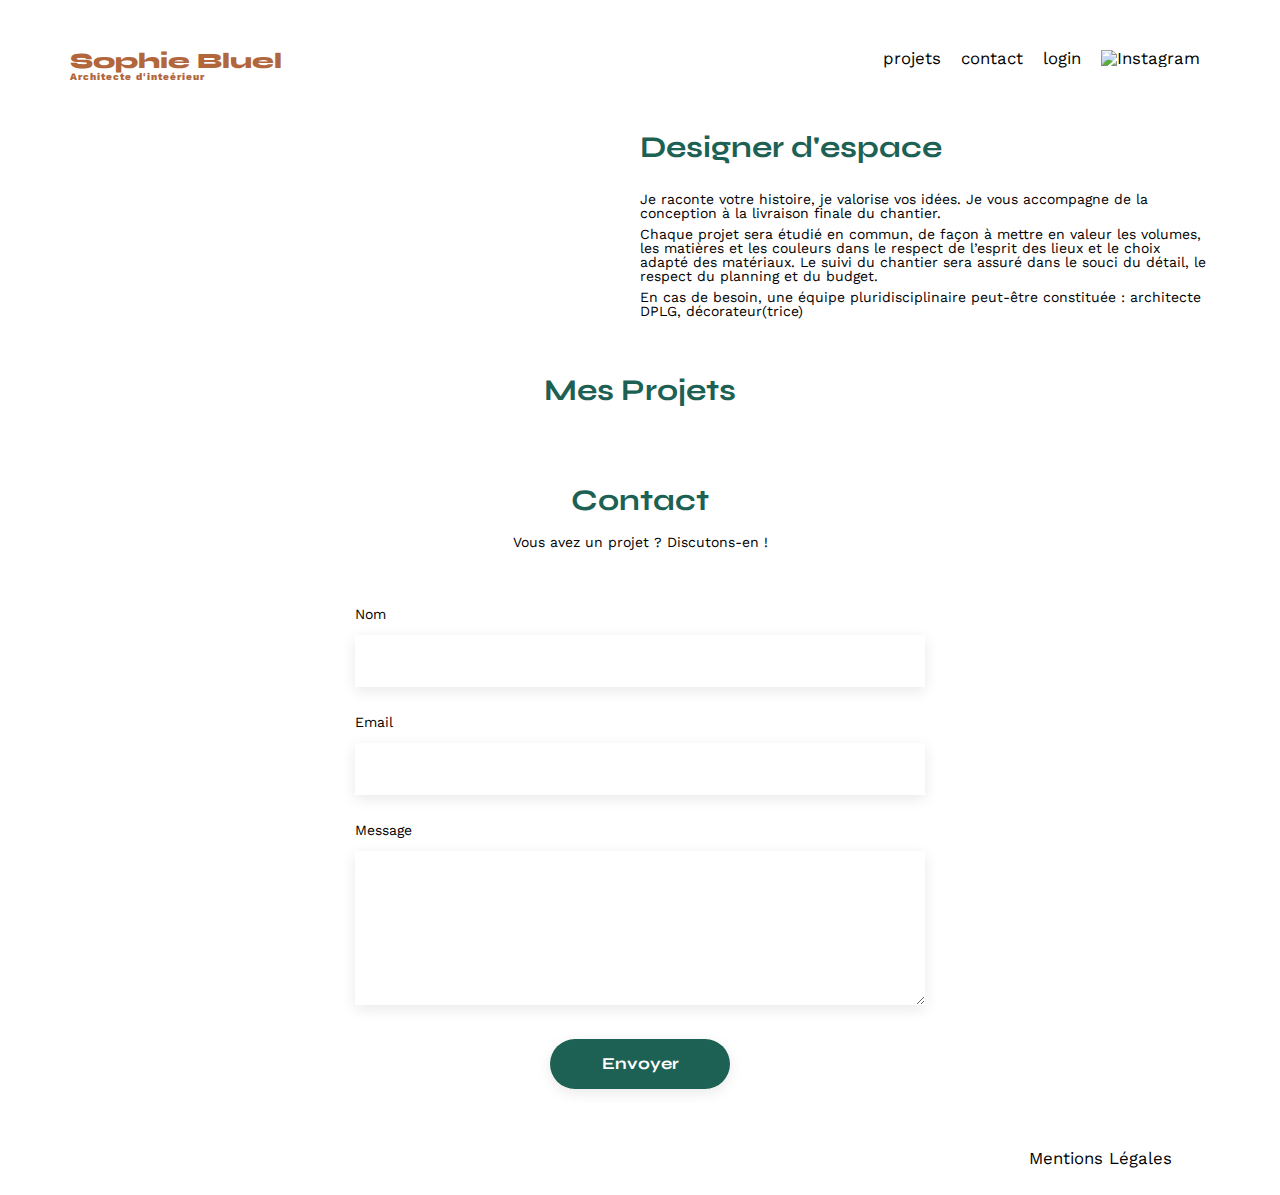
==== FrontEnd/index.html @ 67635fc3 "Récupération des travaux depuis le back-end contenu dynamique du site" ====
<!DOCTYPE html>
<html lang="fr">
  <head>
    <meta charset="UTF-8" />
    <title>Sophie Bluel - Architecte d'intérieur</title>
    <meta name="viewport" content="width=device-width, initial-scale=1.0" />
    <link rel="preconnect" href="https://fonts.googleapis.com" />
    <link rel="preconnect" href="https://fonts.gstatic.com" crossorigin />
    <link
      href="https://fonts.googleapis.com/css2?family=Syne:wght@700;800&family=Work+Sans&display=swap"
      rel="stylesheet"
    />
    <meta name="description" content="" />
    <link rel="stylesheet" href="./assets/style.css" />
  </head>
  <body>
    <header>
      <h1>Sophie Bluel <span>Architecte d'inteérieur</span></h1>
      <nav>
        <ul>
          <li>projets</li>
          <li>contact</li>
          <li>login</li>
          <li><img src="./assets/icons/instagram.png" alt="Instagram" /></li>
        </ul>
      </nav>
    </header>
    <main>
      <section id="introduction">
        <figure>
          <img src="./assets/images/sophie-bluel.png" alt="" />
        </figure>
        <article>
          <h2>Designer d'espace</h2>
          <p>
            Je raconte votre histoire, je valorise vos idées. Je vous accompagne
            de la conception à la livraison finale du chantier.
          </p>
          <p>
            Chaque projet sera étudié en commun, de façon à mettre en valeur les
            volumes, les matières et les couleurs dans le respect de l’esprit
            des lieux et le choix adapté des matériaux. Le suivi du chantier
            sera assuré dans le souci du détail, le respect du planning et du
            budget.
          </p>
          <p>
            En cas de besoin, une équipe pluridisciplinaire peut-être constituée
            : architecte DPLG, décorateur(trice)
          </p>
        </article>
      </section>
      <section id="portfolio">
        <h2>Mes Projets</h2>
        <div class="gallery">
          <!-- <figure>
				<img src="assets/images/abajour-tahina.png" alt="Abajour Tahina">
				<figcaption>Abajour Tahina</figcaption>
			</figure>
			<figure>
				<img src="assets/images/appartement-paris-v.png" alt="Appartement Paris V">
				<figcaption>Appartement Paris V</figcaption>
			</figure>
			<figure>
				<img src="assets/images/restaurant-sushisen-londres.png" alt="Restaurant Sushisen - Londres">
				<figcaption>Restaurant Sushisen - Londres</figcaption>
			</figure>
			<figure>
				<img src="assets/images/la-balisiere.png" alt="Villa “La Balisiere” - Port Louis">
				<figcaption>Villa “La Balisiere” - Port Louis</figcaption>
			</figure>
			<figure>
				<img src="assets/images/structures-thermopolis.png" alt="Structures Thermopolis">
				<figcaption>Structures Thermopolis</figcaption>
			</figure>
			<figure>
				<img src="assets/images/appartement-paris-x.png" alt="Appartement Paris X">
				<figcaption>Appartement Paris X</figcaption>
			</figure>
			<figure>
				<img src="assets/images/le-coteau-cassis.png" alt="Pavillon “Le coteau” - Cassis">
				<figcaption>Pavillon “Le coteau” - Cassis</figcaption>
			</figure>
			<figure>
				<img src="assets/images/villa-ferneze.png" alt="Villa Ferneze - Isola d’Elba">
				<figcaption>Villa Ferneze - Isola d’Elba</figcaption>
			</figure>
			<figure>
				<img src="assets/images/appartement-paris-xviii.png" alt="Appartement Paris XVIII">
				<figcaption>Appartement Paris XVIII</figcaption>
			</figure>
			<figure>
				<img src="assets/images/bar-lullaby-paris.png" alt="Bar “Lullaby” - Paris">
				<figcaption>Bar “Lullaby” - Paris</figcaption>
			</figure>
			<figure>
				<img src="assets/images/hotel-first-arte-new-delhi.png" alt="Hotel First Arte - New Delhi">
				<figcaption>Hotel First Arte - New Delhi</figcaption>
			</figure> -->
        </div>
      </section>
      <section id="contact">
        <h2>Contact</h2>
        <p>Vous avez un projet ? Discutons-en !</p>
        <form action="#" method="post">
          <label for="name">Nom</label>
          <input type="text" name="name" id="name" />
          <label for="email">Email</label>
          <input type="email" name="email" id="email" />
          <label for="message">Message</label>
          <textarea name="message" id="message" cols="30" rows="10"></textarea>
          <input type="submit" value="Envoyer" />
        </form>
      </section>
    </main>

    <footer>
      <nav>
        <ul>
          <li>Mentions Légales</li>
        </ul>
      </nav>
    </footer>
    <script type="module" src="api.js"></script>
  </body>
</html>
---- FrontEnd/assets/style.css ----
/* http://meyerweb.com/eric/tools/css/reset/
   v2.0 | 20110126
   License: none (public domain)
*/

html,
body,
div,
span,
applet,
object,
iframe,
h1,
h2,
h3,
h4,
h5,
h6,
p,
blockquote,
pre,
a,
abbr,
acronym,
address,
big,
cite,
code,
del,
dfn,
em,
img,
ins,
kbd,
q,
s,
samp,
small,
strike,
strong,
sub,
sup,
tt,
var,
b,
u,
i,
center,
dl,
dt,
dd,
ol,
ul,
li,
fieldset,
form,
label,
legend,
table,
caption,
tbody,
tfoot,
thead,
tr,
th,
td,
article,
aside,
canvas,
details,
embed,
figure,
figcaption,
footer,
header,
hgroup,
menu,
nav,
output,
ruby,
section,
summary,
time,
mark,
audio,
video {
  margin: 0;
  padding: 0;
  border: 0;
  font-size: 100%;
  font: inherit;
  vertical-align: baseline;
}
/* HTML5 display-role reset for older browsers */
article,
aside,
details,
figcaption,
figure,
footer,
header,
hgroup,
menu,
nav,
section {
  display: block;
}
body {
  line-height: 1;
}
ol,
ul {
  list-style: none;
}
blockquote,
q {
  quotes: none;
}
blockquote:before,
blockquote:after,
q:before,
q:after {
  content: "";
  content: none;
}
table {
  border-collapse: collapse;
  border-spacing: 0;
}
/** end reset css**/
body {
  max-width: 1140px;
  margin: auto;
  font-family: "Work Sans";
  font-size: 14px;
}
header {
  display: flex;
  justify-content: space-between;
  margin: 50px 0;
}
section {
  margin: 50px 0;
}

h1 {
  display: flex;
  flex-direction: column;
  font-family: "Syne";
  font-size: 22px;
  font-weight: 800;
  color: #b1663c;
}

h1 > span {
  font-family: "Work Sans";
  font-size: 10px;
  letter-spacing: 0.1em;
}

h2 {
  font-family: "Syne";
  font-weight: 700;
  font-size: 30px;
  color: #1d6154;
}
nav ul {
  display: flex;
  align-items: center;
  list-style-type: none;
}
nav li {
  padding: 0 10px;
  font-size: 1.2em;
}

li:hover {
  color: #b1663c;
}
#introduction {
  display: flex;
  align-items: center;
}
#introduction figure {
  flex: 1;
}
#introduction img {
  display: block;
  margin: auto;
  width: 80%;
}

#introduction article {
  flex: 1;
}
#introduction h2 {
  margin-bottom: 1em;
}

#introduction p {
  margin-bottom: 0.5em;
}
#portfolio h2 {
  text-align: center;
  margin-bottom: 1em;
}
.gallery {
  width: calc(100% - 120px);
  display: grid;
  grid-template-columns: 1fr 1fr 1fr;
  grid-column-gap: 20px;
  grid-row-gap: 20px;
  margin: 0 auto;
}

.gallery img {
  width: 100%;
}
#contact {
  width: 50%;
  margin: auto;
}
#contact > * {
  text-align: center;
}
#contact h2 {
  margin-bottom: 20px;
}
#contact form {
  text-align: left;
  margin-top: 30px;
  display: flex;
  flex-direction: column;
}

#contact input {
  height: 50px;
  font-size: 1.2em;
  border: none;
  box-shadow: 0px 4px 14px rgba(0, 0, 0, 0.09);
}
#contact label {
  margin: 2em 0 1em 0;
}
#contact textarea {
  border: none;
  box-shadow: 0px 4px 14px rgba(0, 0, 0, 0.09);
}

input[type="submit"] {
  font-family: "Syne";
  font-weight: 700;
  color: white;
  background-color: #1d6154;
  margin: 2em auto;
  width: 180px;
  text-align: center;
  border-radius: 60px;
}

footer nav ul {
  display: flex;
  justify-content: flex-end;
  margin: 2em;
}
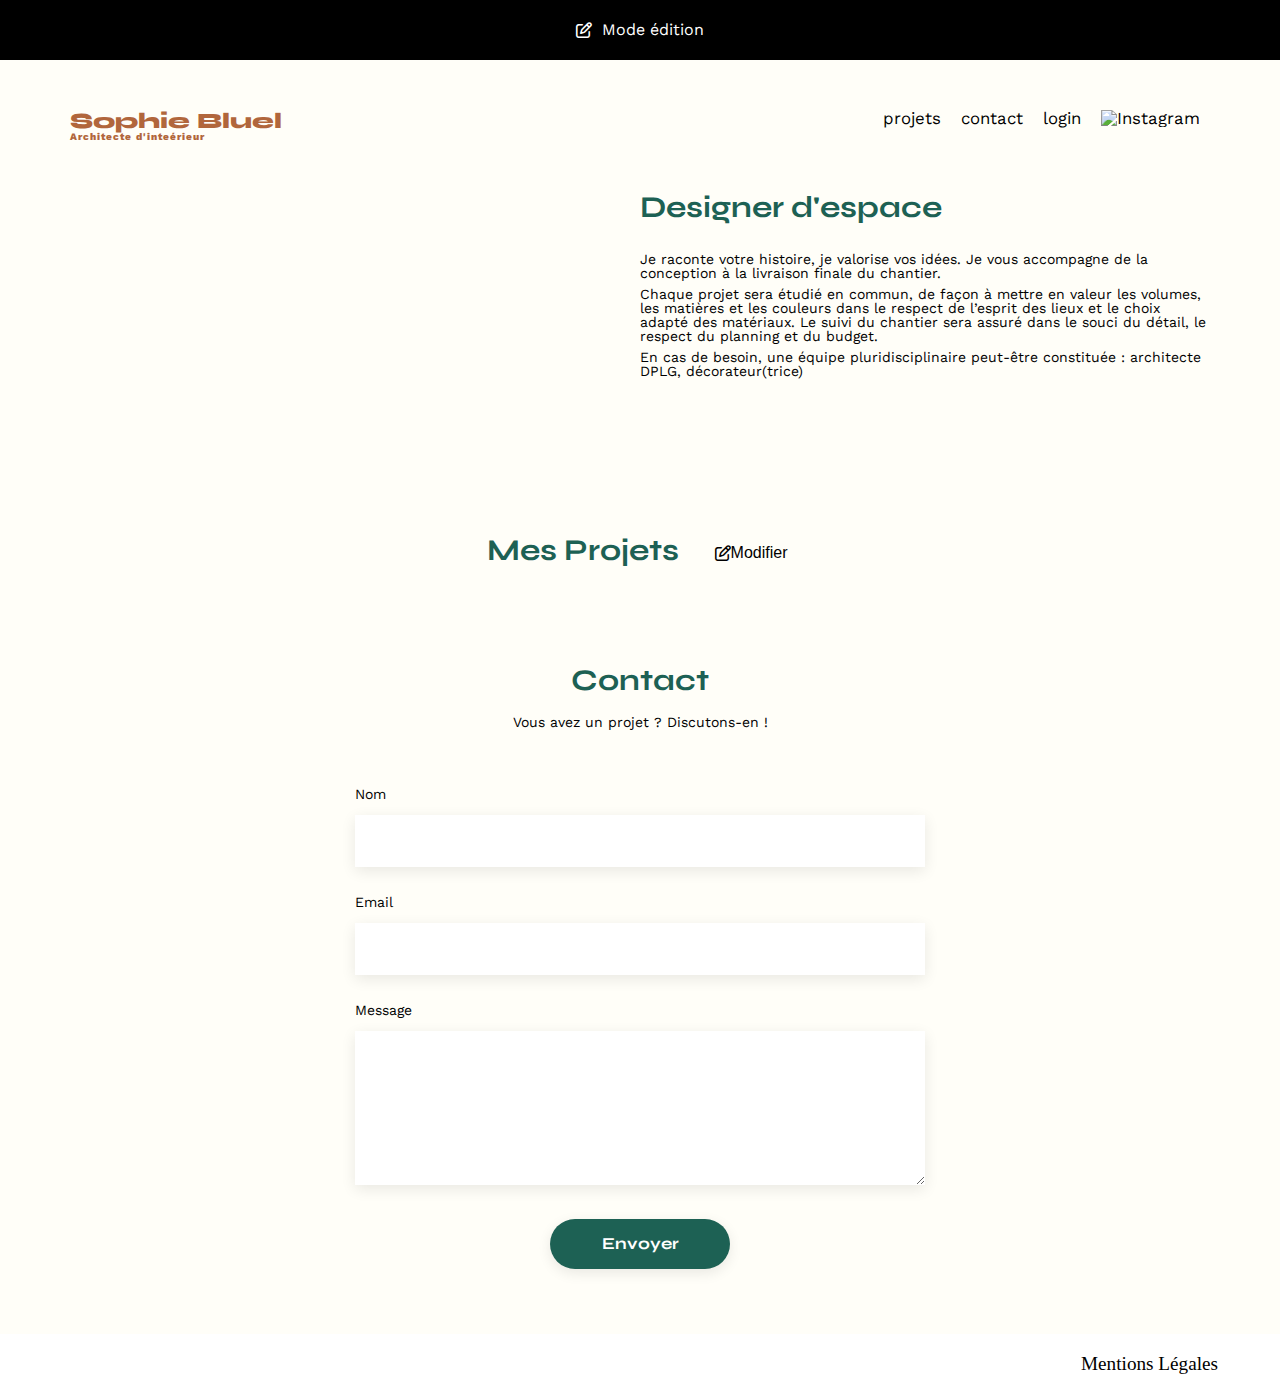
==== commit ab0e956d: "Ajout de la fenêtre modale,La modale doit pouvoir se déclencher au clic sur le bouton Modifier, et s" ====
--- a/FrontEnd/index.html
+++ b/FrontEnd/index.html
@@ -10,109 +10,92 @@
       href="https://fonts.googleapis.com/css2?family=Syne:wght@700;800&family=Work+Sans&display=swap"
       rel="stylesheet"
     />
+    <link
+      rel="stylesheet"
+      href="https://cdnjs.cloudflare.com/ajax/libs/font-awesome/6.0.0-beta3/css/all.min.css"
+    />
     <meta name="description" content="" />
     <link rel="stylesheet" href="./assets/style.css" />
   </head>
   <body>
-    <header>
-      <h1>Sophie Bluel <span>Architecte d'inteérieur</span></h1>
-      <nav>
+    <!-- Barre Noir -->
+    <div id="options-bar">
+      <nav id="site-options">
         <ul>
-          <li>projets</li>
-          <li>contact</li>
-          <li>login</li>
-          <li><img src="./assets/icons/instagram.png" alt="Instagram" /></li>
+          <li>
+            <button id="edit-mode-button">
+              <i class="fa-regular fa-pen-to-square" style="color: #ffffff"></i
+              >Mode édition
+            </button>
+          </li>
         </ul>
       </nav>
-    </header>
-    <main>
-      <section id="introduction">
-        <figure>
-          <img src="./assets/images/sophie-bluel.png" alt="" />
-        </figure>
-        <article>
-          <h2>Designer d'espace</h2>
-          <p>
-            Je raconte votre histoire, je valorise vos idées. Je vous accompagne
-            de la conception à la livraison finale du chantier.
-          </p>
-          <p>
-            Chaque projet sera étudié en commun, de façon à mettre en valeur les
-            volumes, les matières et les couleurs dans le respect de l’esprit
-            des lieux et le choix adapté des matériaux. Le suivi du chantier
-            sera assuré dans le souci du détail, le respect du planning et du
-            budget.
-          </p>
-          <p>
-            En cas de besoin, une équipe pluridisciplinaire peut-être constituée
-            : architecte DPLG, décorateur(trice)
-          </p>
-        </article>
-      </section>
-      <section id="portfolio">
-        <h2>Mes Projets</h2>
-        <div class="gallery">
-          <!-- <figure>
-				<img src="assets/images/abajour-tahina.png" alt="Abajour Tahina">
-				<figcaption>Abajour Tahina</figcaption>
-			</figure>
-			<figure>
-				<img src="assets/images/appartement-paris-v.png" alt="Appartement Paris V">
-				<figcaption>Appartement Paris V</figcaption>
-			</figure>
-			<figure>
-				<img src="assets/images/restaurant-sushisen-londres.png" alt="Restaurant Sushisen - Londres">
-				<figcaption>Restaurant Sushisen - Londres</figcaption>
-			</figure>
-			<figure>
-				<img src="assets/images/la-balisiere.png" alt="Villa “La Balisiere” - Port Louis">
-				<figcaption>Villa “La Balisiere” - Port Louis</figcaption>
-			</figure>
-			<figure>
-				<img src="assets/images/structures-thermopolis.png" alt="Structures Thermopolis">
-				<figcaption>Structures Thermopolis</figcaption>
-			</figure>
-			<figure>
-				<img src="assets/images/appartement-paris-x.png" alt="Appartement Paris X">
-				<figcaption>Appartement Paris X</figcaption>
-			</figure>
-			<figure>
-				<img src="assets/images/le-coteau-cassis.png" alt="Pavillon “Le coteau” - Cassis">
-				<figcaption>Pavillon “Le coteau” - Cassis</figcaption>
-			</figure>
-			<figure>
-				<img src="assets/images/villa-ferneze.png" alt="Villa Ferneze - Isola d’Elba">
-				<figcaption>Villa Ferneze - Isola d’Elba</figcaption>
-			</figure>
-			<figure>
-				<img src="assets/images/appartement-paris-xviii.png" alt="Appartement Paris XVIII">
-				<figcaption>Appartement Paris XVIII</figcaption>
-			</figure>
-			<figure>
-				<img src="assets/images/bar-lullaby-paris.png" alt="Bar “Lullaby” - Paris">
-				<figcaption>Bar “Lullaby” - Paris</figcaption>
-			</figure>
-			<figure>
-				<img src="assets/images/hotel-first-arte-new-delhi.png" alt="Hotel First Arte - New Delhi">
-				<figcaption>Hotel First Arte - New Delhi</figcaption>
-			</figure> -->
-        </div>
-      </section>
-      <section id="contact">
-        <h2>Contact</h2>
-        <p>Vous avez un projet ? Discutons-en !</p>
-        <form action="#" method="post">
-          <label for="name">Nom</label>
-          <input type="text" name="name" id="name" />
-          <label for="email">Email</label>
-          <input type="email" name="email" id="email" />
-          <label for="message">Message</label>
-          <textarea name="message" id="message" cols="30" rows="10"></textarea>
-          <input type="submit" value="Envoyer" />
-        </form>
-      </section>
-    </main>
-
+    </div>
+    <div class="body">
+      <header>
+        <h1>Sophie Bluel <span>Architecte d'inteérieur</span></h1>
+        <nav>
+          <ul>
+            <li>projets</li>
+            <li>contact</li>
+            <li id="login-link">login</li>
+            <li><img src="./assets/icons/instagram.png" alt="Instagram" /></li>
+          </ul>
+        </nav>
+      </header>
+      <main>
+        <section id="introduction">
+          <figure>
+            <img src="./assets/images/sophie-bluel.png" alt="" />
+          </figure>
+          <article>
+            <h2>Designer d'espace</h2>
+            <p>
+              Je raconte votre histoire, je valorise vos idées. Je vous
+              accompagne de la conception à la livraison finale du chantier.
+            </p>
+            <p>
+              Chaque projet sera étudié en commun, de façon à mettre en valeur
+              les volumes, les matières et les couleurs dans le respect de
+              l’esprit des lieux et le choix adapté des matériaux. Le suivi du
+              chantier sera assuré dans le souci du détail, le respect du
+              planning et du budget.
+            </p>
+            <p>
+              En cas de besoin, une équipe pluridisciplinaire peut-être
+              constituée : architecte DPLG, décorateur(trice)
+            </p>
+          </article>
+        </section>
+        <section id="portfolio">
+          <div class="title-container">
+            <h2>Mes Projets</h2>
+            <button class="modify-button">
+              <i class="far fa-pen-to-square"></i>Modifier
+            </button>
+          </div>
+          <div class="gallery"></div>
+        </section>
+        <section id="contact">
+          <h2>Contact</h2>
+          <p>Vous avez un projet ? Discutons-en !</p>
+          <form action="#" method="post">
+            <label for="name">Nom</label>
+            <input type="text" name="name" id="name" />
+            <label for="email">Email</label>
+            <input type="email" name="email" id="email" />
+            <label for="message">Message</label>
+            <textarea
+              name="message"
+              id="message"
+              cols="30"
+              rows="10"
+            ></textarea>
+            <input type="submit" value="Envoyer" />
+          </form>
+        </section>
+      </main>
+    </div>
     <footer>
       <nav>
         <ul>
@@ -121,5 +104,19 @@
       </nav>
     </footer>
     <script type="module" src="api.js"></script>
+    <script type="module" src="index.js"></script>
+    <!-- Modal -->
+    <div id="myModal" class="modal">
+      <div class="modal-content">
+        <span class="close">&times;</span>
+        <h2>Galerie photo</h2>
+        <div class="gallery-container">
+          <!-- Affichage des miniatures des photos ici -->
+        </div>
+        <div class="photo-add">
+          <input type="submit" value="Ajouter une photo" id="addPhotoButton" />
+        </div>
+      </div>
+    </div>
   </body>
 </html>
--- a/FrontEnd/assets/style.css
+++ b/FrontEnd/assets/style.css
@@ -128,11 +128,15 @@
   border-spacing: 0;
 }
 /** end reset css**/
-body {
+.body {
   max-width: 1140px;
   margin: auto;
   font-family: "Work Sans";
   font-size: 14px;
+  min-height: calc(100vh - 60px);
+}
+body {
+  background-color: #fffef8;
 }
 header {
   display: flex;
@@ -257,9 +261,186 @@
   text-align: center;
   border-radius: 60px;
 }
-
 footer nav ul {
   display: flex;
   justify-content: flex-end;
   margin: 2em;
-}
+  padding: 20px;
+}
+footer {
+  height: 60px;
+  background-color: #ffffff;
+}
+/*** Style pour les boutons de filtre ***/
+.filters {
+  display: flex;
+  justify-content: center;
+  gap: 10px;
+  margin-bottom: 50px;
+}
+.filters button {
+  background-color: #fffef8;
+  color: #1d6154;
+  font-size: 16px;
+  font-weight: 700;
+  border: 1px solid #1d6154;
+  padding: 10px 30px;
+  cursor: pointer;
+  border-radius: 25px;
+}
+.filters button:hover {
+  color: white;
+  background-color: #1d6154;
+}
+
+/* Style de la page Login */
+
+#login {
+  width: 30%;
+  margin: auto;
+}
+#login > * {
+  text-align: center;
+}
+#login h2 {
+  margin-bottom: 20px;
+}
+#login form {
+  text-align: left;
+  margin-top: 30px;
+  display: flex;
+  flex-direction: column;
+}
+#login input {
+  height: 50px;
+  font-size: 1.2em;
+  border: none;
+  box-shadow: 0px 4px 14px rgba(0, 0, 0, 0.09);
+}
+#login label {
+  margin: 2em 0 1em 0;
+}
+#login a {
+  text-align: center;
+  color: black;
+}
+/* Erreur-Login */
+.error-message {
+  display: none;
+  position: fixed;
+  z-index: 1;
+  left: 0;
+  top: 0;
+  width: 100%;
+  height: 100%;
+  background-color: rgba(0, 0, 0, 0.4);
+  justify-content: center;
+  align-items: center;
+}
+
+.error-popup {
+  background-color: #fffef8;
+  padding: 20px;
+  border-radius: 10px;
+  box-shadow: 0px 4px 10px rgba(0, 0, 0, 0.1);
+  text-align: center;
+}
+
+.error-popup p {
+  margin-bottom: 10px;
+  font-size: 16px;
+}
+
+.error-popup button {
+  padding: 8px 16px;
+  background-color: #1d6154;
+  color: #fffef8;
+  border: none;
+  border-radius: 5px;
+  cursor: pointer;
+}
+/* Style pour la barre noire en dessous du header */
+#options-bar {
+  background-color: black;
+  height: 60px;
+  color: white;
+  text-align: center;
+  max-width: 100%;
+}
+
+/* Positionnement des options au milieu */
+#site-options {
+  display: flex;
+  justify-content: center;
+  list-style: none;
+}
+#edit-mode-button {
+  font-family: "Work Sans";
+  display: flex;
+  align-items: center;
+  font-size: 16px;
+  gap: 10px;
+  background-color: black;
+  color: white;
+  padding: 20px 10px;
+  border: none;
+  cursor: pointer;
+}
+/* boutton Modifier */
+.title-container {
+  display: flex;
+  align-items: center;
+  justify-content: center;
+  margin-top: 150px;
+  margin-bottom: 20px;
+}
+
+.modify-button {
+  background-color: #fffef8;
+  border: none;
+  color: black;
+  font-size: 16px;
+  margin-left: 10px;
+  display: flex;
+  align-items: center;
+  margin-left: 30px;
+  margin-bottom: 25px;
+  cursor: pointer;
+}
+/* Style de la modal */
+.modal {
+  display: none;
+  position: fixed;
+  z-index: 1;
+  left: 0;
+  top: 0;
+  width: 100%;
+  height: 100%;
+  overflow: auto;
+  background-color: rgba(0, 0, 0, 0.7);
+}
+
+.modal-content {
+  background-color: #fefefe;
+  margin: 10% auto;
+  padding: 20px;
+  border: 1px solid #888;
+  width: 630px;
+  height: 700px;
+  position: relative;
+  border-radius: 20px;
+}
+
+.modal-content h2 {
+  font-size: 26px;
+  text-align: center;
+  padding-top: 60px;
+}
+/* Style du bouton de fermeture */
+.close {
+  position: absolute;
+  top: 20px;
+  right: 30px;
+  font-size: 24px;
+  cursor: pointer;
+}
